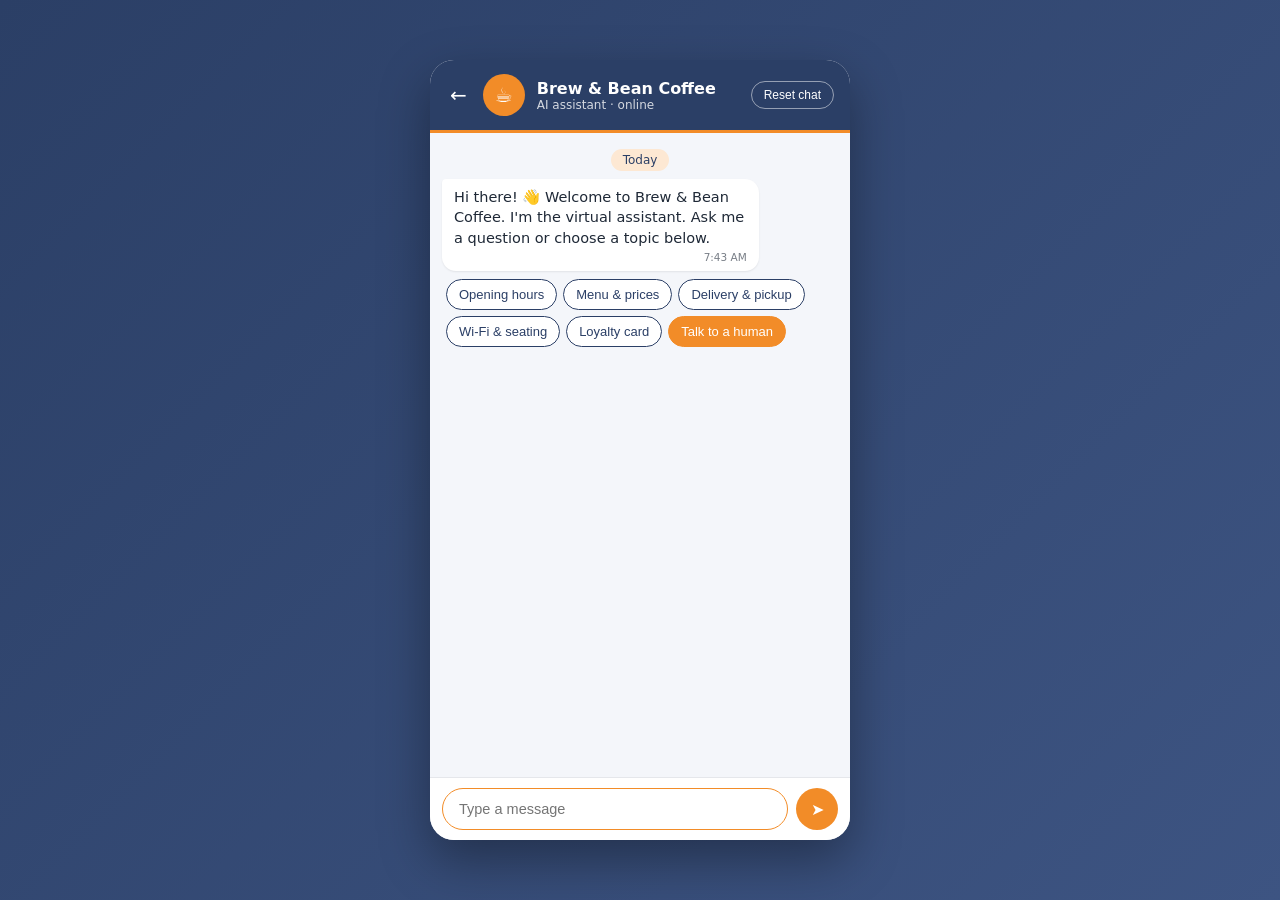
==== chat.html @ 839091df "Add landing page, move chat to chat.html, soften navy Co-Authored-By: Claude Opus 5.5 <noreply@anthr" ====
<!doctype html>
<html lang="en">
<head>
  <meta charset="utf-8" />
  <meta name="viewport" content="width=device-width, initial-scale=1" />
  <title>Brew &amp; Bean Support Chat</title>
  <link rel="stylesheet" href="styles.css" />
</head>
<body>
  <main class="phone">
    <header class="top">
      <a href="index.html" class="back" title="Back to home" aria-label="Back to home">←</a>
      <div class="avatar">☕</div>
      <div class="who">
        <div class="name">Brew &amp; Bean Coffee</div>
        <div class="status" id="status">AI assistant · online</div>
      </div>
      <button id="reset" class="reset" type="button" title="Start a new chat">Reset chat</button>
    </header>

    <section id="messages" class="messages" aria-live="polite"></section>

    <form id="composer" class="composer">
      <input id="input" type="text" placeholder="Type a message" autocomplete="off" aria-label="Message" />
      <button type="submit" class="send" aria-label="Send">➤</button>
    </form>
  </main>

  <script src="faq.js"></script>
  <script src="app.js"></script>
</body>
</html>
---- styles.css ----
:root {
  --navy: #2b3f66;
  --navy-soft: #3d5482;
  --orange: #f28c28;
  --orange-soft: #fde8d3;
  --white: #ffffff;
  --bg: #f4f6fa;
  --text: #1f2937;
  --muted: #6b7280;
}

* { box-sizing: border-box; }

body {
  margin: 0;
  min-height: 100vh;
  display: grid;
  place-items: center;
  background: linear-gradient(135deg, var(--navy) 0%, var(--navy-soft) 100%);
  font-family: "Segoe UI", system-ui, -apple-system, sans-serif;
  color: var(--text);
}

.phone {
  width: min(420px, 100vw);
  height: min(780px, 100vh);
  display: flex;
  flex-direction: column;
  background: var(--bg);
  border-radius: 24px;
  overflow: hidden;
  box-shadow: 0 20px 50px rgba(0, 0, 0, 0.35);
}

@media (max-width: 460px) {
  .phone { border-radius: 0; height: 100vh; }
}

/* Header */
.top {
  display: flex;
  align-items: center;
  gap: 12px;
  padding: 14px 16px;
  background: var(--navy);
  color: var(--white);
  border-bottom: 3px solid var(--orange);
}
.back {
  color: var(--white);
  text-decoration: none;
  font-size: 20px;
  padding: 0 4px;
}
.back:hover { color: var(--orange); }
.avatar {
  width: 42px; height: 42px;
  border-radius: 50%;
  background: var(--orange);
  display: grid; place-items: center;
  font-size: 20px;
}
.who { flex: 1; }
.name { font-weight: 600; }
.status { font-size: 12px; opacity: 0.8; }
.reset {
  background: transparent;
  color: var(--white);
  border: 1px solid rgba(255, 255, 255, 0.5);
  border-radius: 999px;
  padding: 6px 12px;
  font-size: 12px;
  cursor: pointer;
}
.reset:hover { background: var(--orange); border-color: var(--orange); }

/* Messages */
.messages {
  flex: 1;
  overflow-y: auto;
  padding: 16px 12px;
  display: flex;
  flex-direction: column;
  gap: 8px;
}
.row { display: flex; }
.row.user { justify-content: flex-end; }
.bubble {
  max-width: 80%;
  padding: 8px 12px 6px;
  border-radius: 14px;
  box-shadow: 0 1px 2px rgba(0, 0, 0, 0.08);
  line-height: 1.4;
  font-size: 14.5px;
}
.row.bot .bubble { background: var(--white); border-top-left-radius: 4px; }
.row.user .bubble { background: var(--navy); color: var(--white); border-top-right-radius: 4px; }
.text { white-space: pre-line; }
.sender { font-size: 12px; font-weight: 600; color: var(--orange); margin-bottom: 2px; }
.meta { font-size: 10.5px; text-align: right; opacity: 0.6; margin-top: 2px; }

.system {
  align-self: center;
  background: var(--orange-soft);
  color: var(--navy);
  font-size: 12px;
  padding: 4px 12px;
  border-radius: 999px;
}

/* Quick replies */
.quick { display: flex; flex-wrap: wrap; gap: 6px; padding-left: 4px; }
.quick button {
  border: 1px solid var(--navy);
  background: var(--white);
  color: var(--navy);
  border-radius: 999px;
  padding: 7px 12px;
  font-size: 13px;
  cursor: pointer;
}
.quick button:hover { background: var(--navy); color: var(--white); }
.quick button.primary { border-color: var(--orange); background: var(--orange); color: var(--white); }
.quick button.primary:hover { filter: brightness(0.95); }

/* Typing dots */
.typing { display: flex; gap: 4px; padding: 12px 14px; }
.typing span {
  width: 7px; height: 7px; border-radius: 50%;
  background: var(--muted);
  animation: blink 1.2s infinite;
}
.typing span:nth-child(2) { animation-delay: 0.2s; }
.typing span:nth-child(3) { animation-delay: 0.4s; }
@keyframes blink { 0%, 80%, 100% { opacity: 0.25; } 40% { opacity: 1; } }

/* Composer */
.composer {
  display: flex;
  gap: 8px;
  padding: 10px 12px;
  background: var(--white);
  border-top: 1px solid #e5e7eb;
}
.composer input {
  flex: 1;
  border: 1px solid #d1d5db;
  border-radius: 999px;
  padding: 10px 16px;
  font-size: 14.5px;
  outline: none;
}
.composer input:focus { border-color: var(--orange); }
.send {
  width: 42px; height: 42px;
  border: none;
  border-radius: 50%;
  background: var(--orange);
  color: var(--white);
  font-size: 16px;
  cursor: pointer;
}
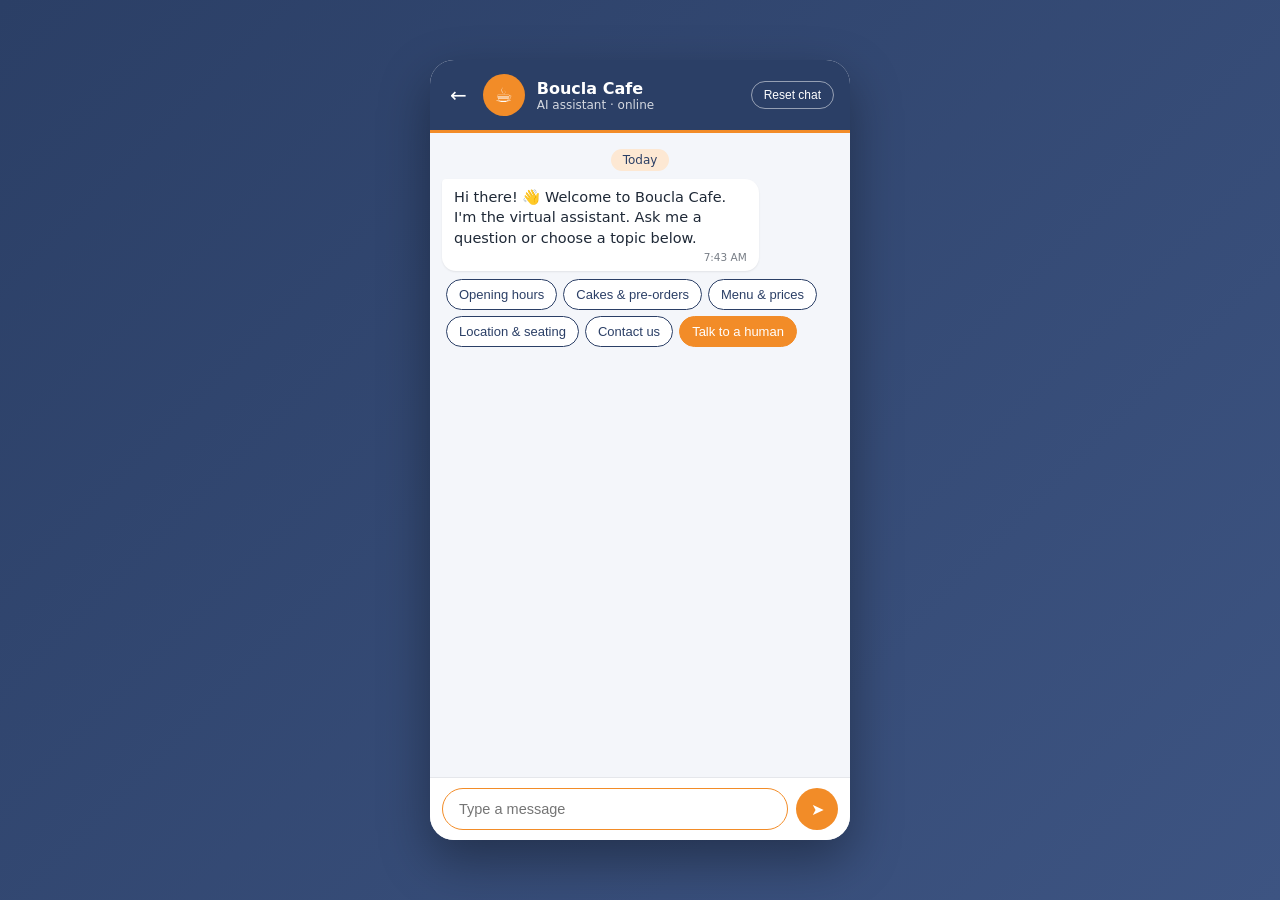
==== commit 1d2fc1ca: "Rebrand support bot to Boucla Cafe with FAQs from its website Co-Authored-By: Claude Opus 5.5 <norep" ====
--- a/chat.html
+++ b/chat.html
@@ -1,9 +1,9 @@
-<!doctype html>
+﻿<!doctype html>
 <html lang="en">
 <head>
   <meta charset="utf-8" />
   <meta name="viewport" content="width=device-width, initial-scale=1" />
-  <title>Brew &amp; Bean Support Chat</title>
+  <title>Boucla Cafe Support Chat</title>
   <link rel="stylesheet" href="styles.css" />
 </head>
 <body>
@@ -12,7 +12,7 @@
       <a href="index.html" class="back" title="Back to home" aria-label="Back to home">←</a>
       <div class="avatar">☕</div>
       <div class="who">
-        <div class="name">Brew &amp; Bean Coffee</div>
+        <div class="name">Boucla Cafe</div>
         <div class="status" id="status">AI assistant · online</div>
       </div>
       <button id="reset" class="reset" type="button" title="Start a new chat">Reset chat</button>
